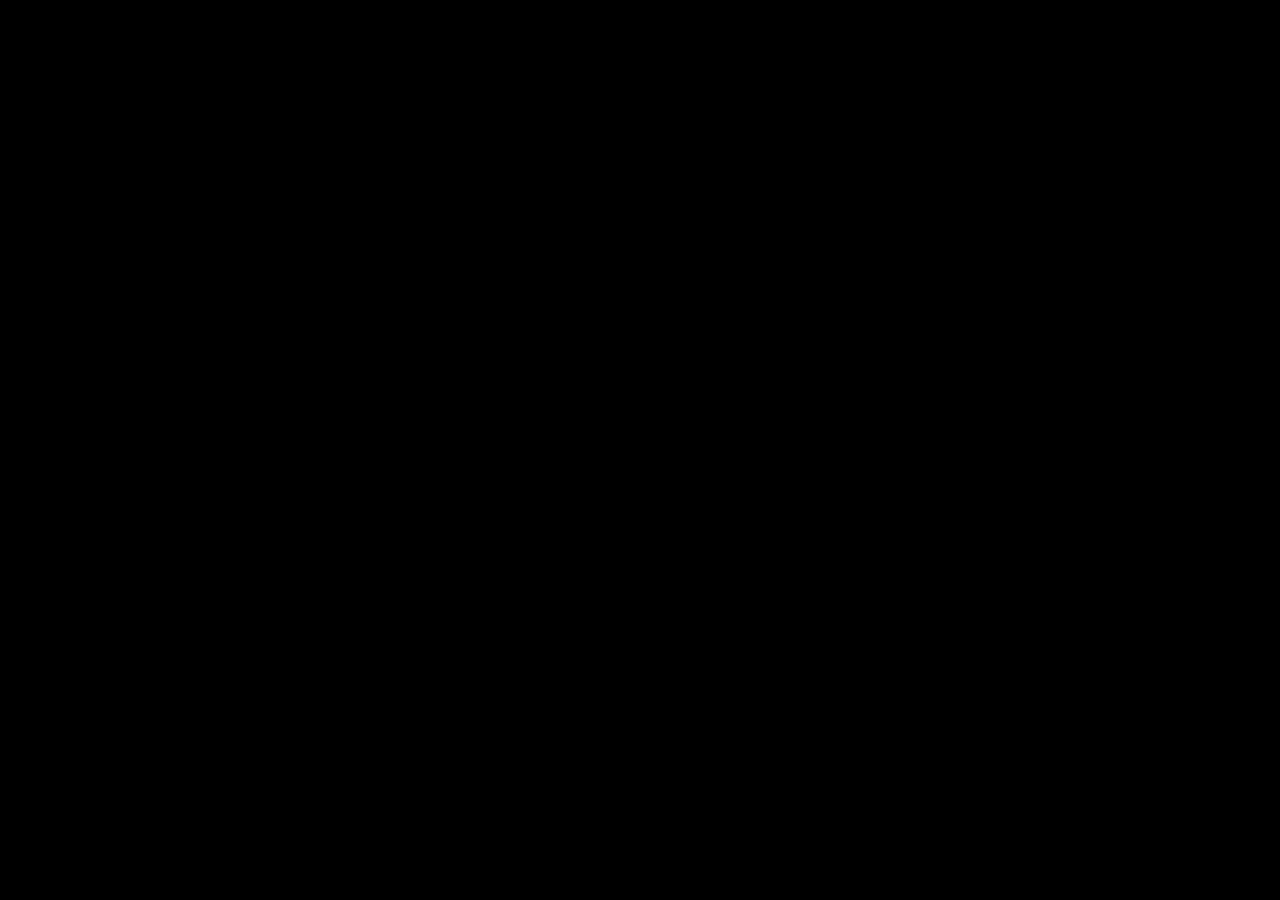
==== index.html @ d4527e46 "html practice" ====
<!DOCTYPE html>
<html lang="en">
<head>
    <meta charset="UTF-8">
    <meta name="viewport" content="width=device-width, initial-scale=1.0">
    <title>Document</title>
</head>
<style>
    *{
        margin: 0px;
        padding: 0px;
        box-sizing: border-box;
        font-family: arial,Times New Roman;
    }
    html,
    body{
        height:100%;
        width:100%;
    }
    main{
        height:100%;
        width:100%; 
        background-color: black;
    }
    h2{
        padding:30px;
    }
    nav{
        padding:20px 70px;
        display:flex;
        align-items: center;
        justify-content: space-between;
    }
    nav .items{
        display: flex;
        align-items: center;
        justify-content: center;
        gap: 80px;
     font-weight: 520;
    }
    nav h2{
          font-size: 20px;
          font-weight: 700;
    }
    nav a{
        font-size: 19px;
        text-decoration: none;
        color: black;
    }
    section{
        padding: 0px 70px;
    

    }
    section .text1{
        
        display: flex;
    }
    .text1 h1{
        font-size: 200px;
    }
    section .text2{
      font-size: 100px;
        font-weight: 20;
    }
    .text1 .VIDEO{
        height: 100px;
        width: 150px;
        background-color: #996ff4;

    }

    
    
</style>
<body>
  <main>
    <nav>
        <h2>Das Grune</h2>
        <div  class="items">
            <a href="#">About Us </a>
            <a href="#">Projects</a>
            <a href="#">Services</a>
            <a href="#">Let's Talk</a>
        </div>
         
    </nav>
    <section>
         <div class="text1">
           <h1>DIGITIZE</h1>
         </div>
            <div class="VIDEO">
         </div>
         <div class="text2">
            <h1>IDEAS</h1>
        </div>
    </section>
</main>
</body>
</html>
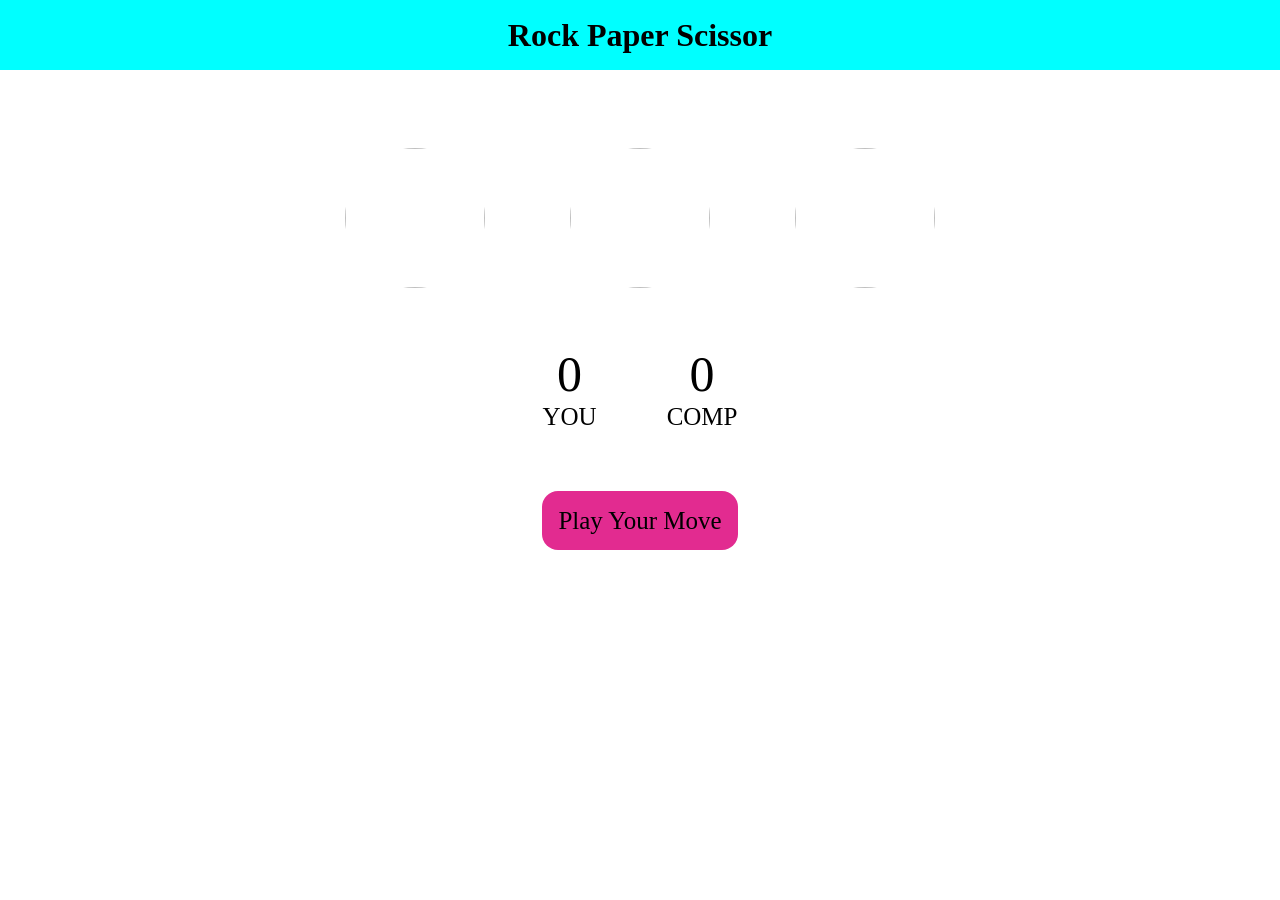
==== commit e0474629: "Update index.html" ====
--- a/index.html
+++ b/index.html
@@ -7,94 +7,93 @@
 </head>
 <style>
     *{
-        margin: 0px;
-        padding: 0px;
-        box-sizing: border-box;
-        font-family: arial,Times New Roman;
+        margin:0px;
+        padding:0px;
     }
     html,
     body{
-        height:100%;
-        width:100%;
+        text-align:  center;
+        }
+    h1{
+        background-color: aqua;
+        line-height: 70px;
+        margin-bottom: 70px;
     }
-    main{
-        height:100%;
-        width:100%; 
-        background-color: black;
+    .choices{
+        display: flex;
+        justify-content: center;
+        align-items:center;
+        gap: 70px;
     }
-    h2{
-        padding:30px;
+     .choice{
+        height:155px;
+        width:155px;
+        border-radius: 50%;
+        display: flex;
+        justify-content: center;
+        align-items:center;
     }
-    nav{
-        padding:20px 70px;
-        display:flex;
-        align-items: center;
-        justify-content: space-between;
+    .choice:hover{
+        cursor: pointer;
+       background-color: black;
+            
+    } 
+    img{
+        height:140px;
+        width:140px;
+        object-fit: cover;
+        border-radius: 50%;
     }
-    nav .items{
-        display: flex;
-        align-items: center;
+   .score-board{
+         display: flex;
         justify-content: center;
-        gap: 80px;
-     font-weight: 520;
+        align-items:center;
+        font-size: 25px;
+        gap:70px;
+        margin-top: 50px;
+   }
+   #user-score,#comp-score{
+       font-size: 50px;
+   }
+    .msg{
+        margin-top: 50px;
     }
-    nav h2{
-          font-size: 20px;
-          font-weight: 700;
-    }
-    nav a{
-        font-size: 19px;
-        text-decoration: none;
-        color: black;
-    }
-    section{
-        padding: 0px 70px;
-    
-
-    }
-    section .text1{
-        
-        display: flex;
-    }
-    .text1 h1{
-        font-size: 200px;
-    }
-    section .text2{
-      font-size: 100px;
-        font-weight: 20;
-    }
-    .text1 .VIDEO{
-        height: 100px;
-        width: 150px;
-        background-color: #996ff4;
-
-    }
-
-    
-    
+   #text{
+     font-size: 25px;
+    background-color: rgb(226, 43, 144);
+    line-height: 5rem;
+    display: inline;
+    border-radius: 1rem;
+    padding: 1rem;
+   }
 </style>
 <body>
-  <main>
-    <nav>
-        <h2>Das Grune</h2>
-        <div  class="items">
-            <a href="#">About Us </a>
-            <a href="#">Projects</a>
-            <a href="#">Services</a>
-            <a href="#">Let's Talk</a>
+    <h1>Rock  Paper Scissor </h1>
+    <div class="choices">
+        <div class ="choice" id="rock">
+            <img src="rock (2).png">
         </div>
-         
-    </nav>
-    <section>
-         <div class="text1">
-           <h1>DIGITIZE</h1>
-         </div>
-            <div class="VIDEO">
-         </div>
-         <div class="text2">
-            <h1>IDEAS</h1>
+       <div class ="choice" id="paper">
+           <img src="paper.png">
+       </div>
+       <div class ="choice" id="scissor">
+           <img src="scissors.png">
+       </div>
+    </div>
+    <div class="score-board">
+        <div class="score">
+            <p id="user-score">0</p>
+             <p>YOU</p>
         </div>
-    </section>
-</main>
+        <div class="score">
+            <p id="comp-score">0</p>
+             <p>COMP</p>
+        </div>
+    </div>
+    <div class = "msg">
+       <p id="text">Play Your Move</p>
+    </div>
+ <script src="First.js"></script>
+  
 </body>
 </html>
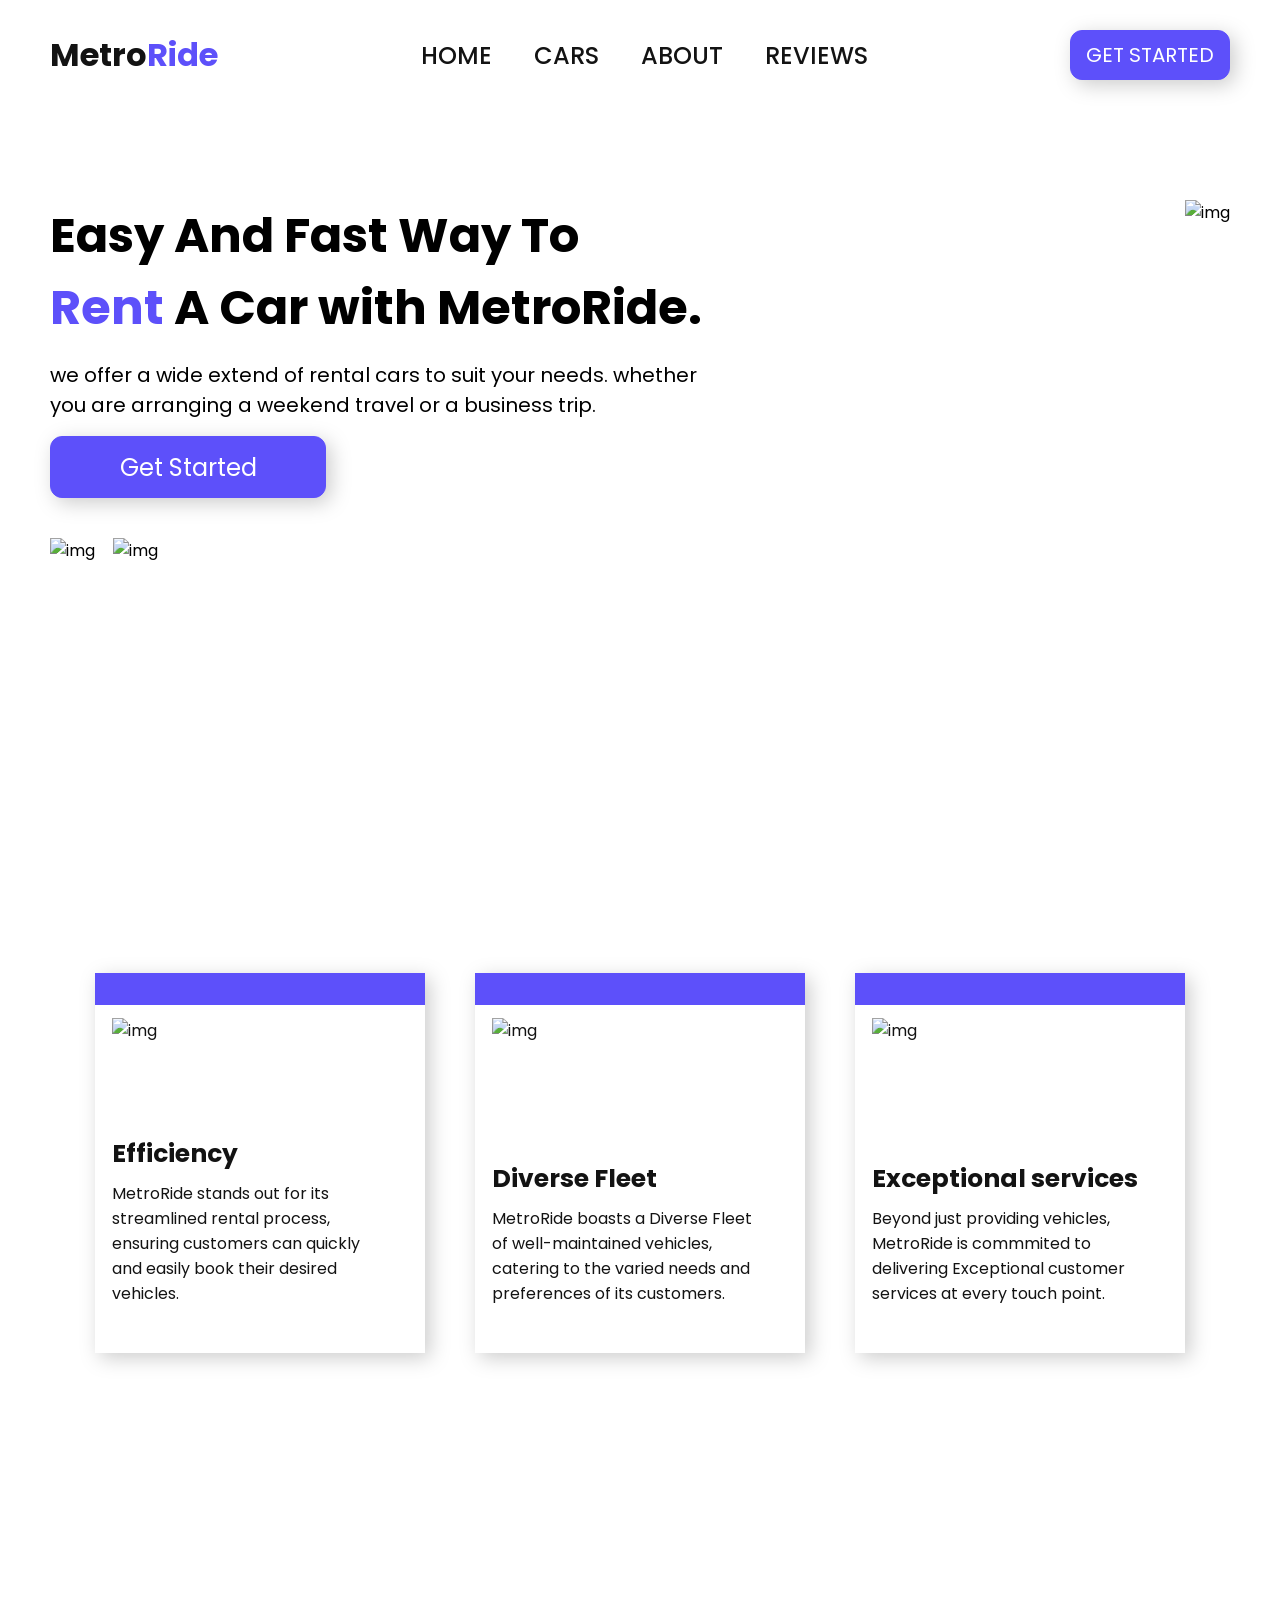
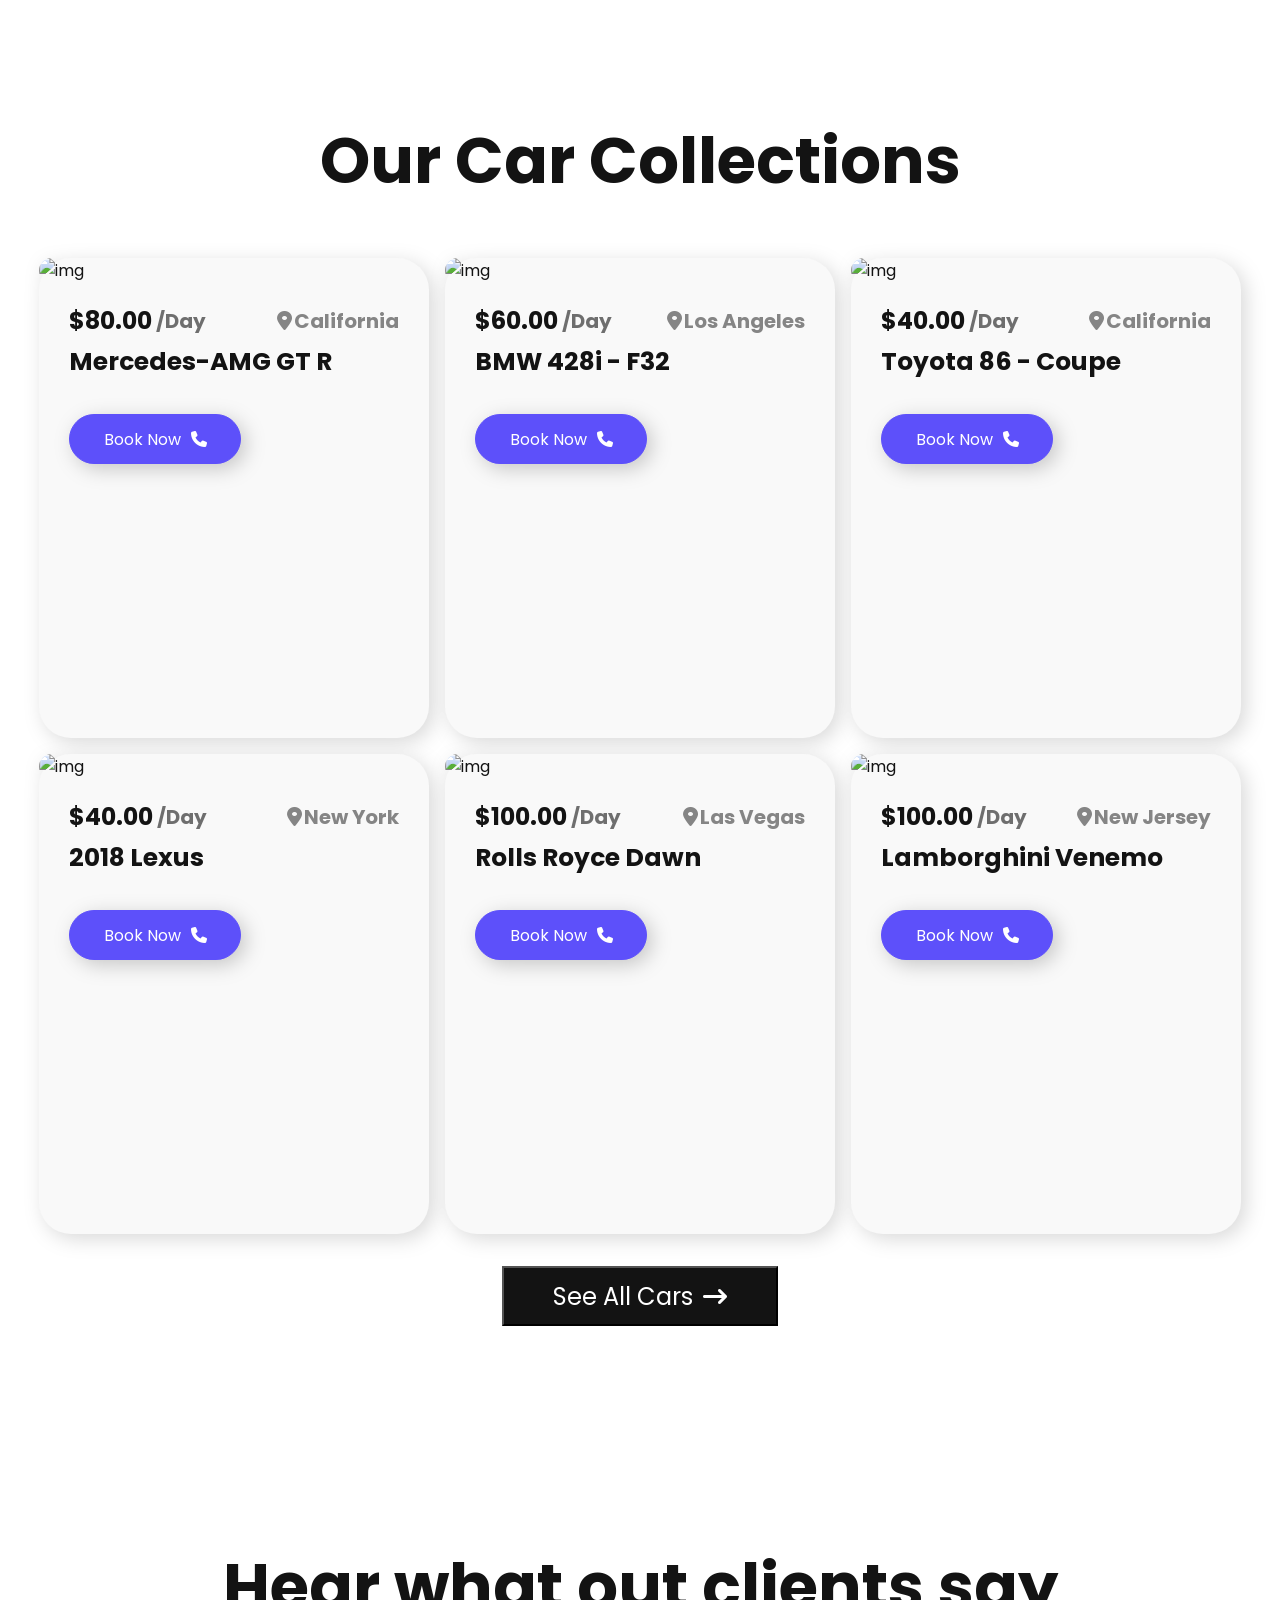
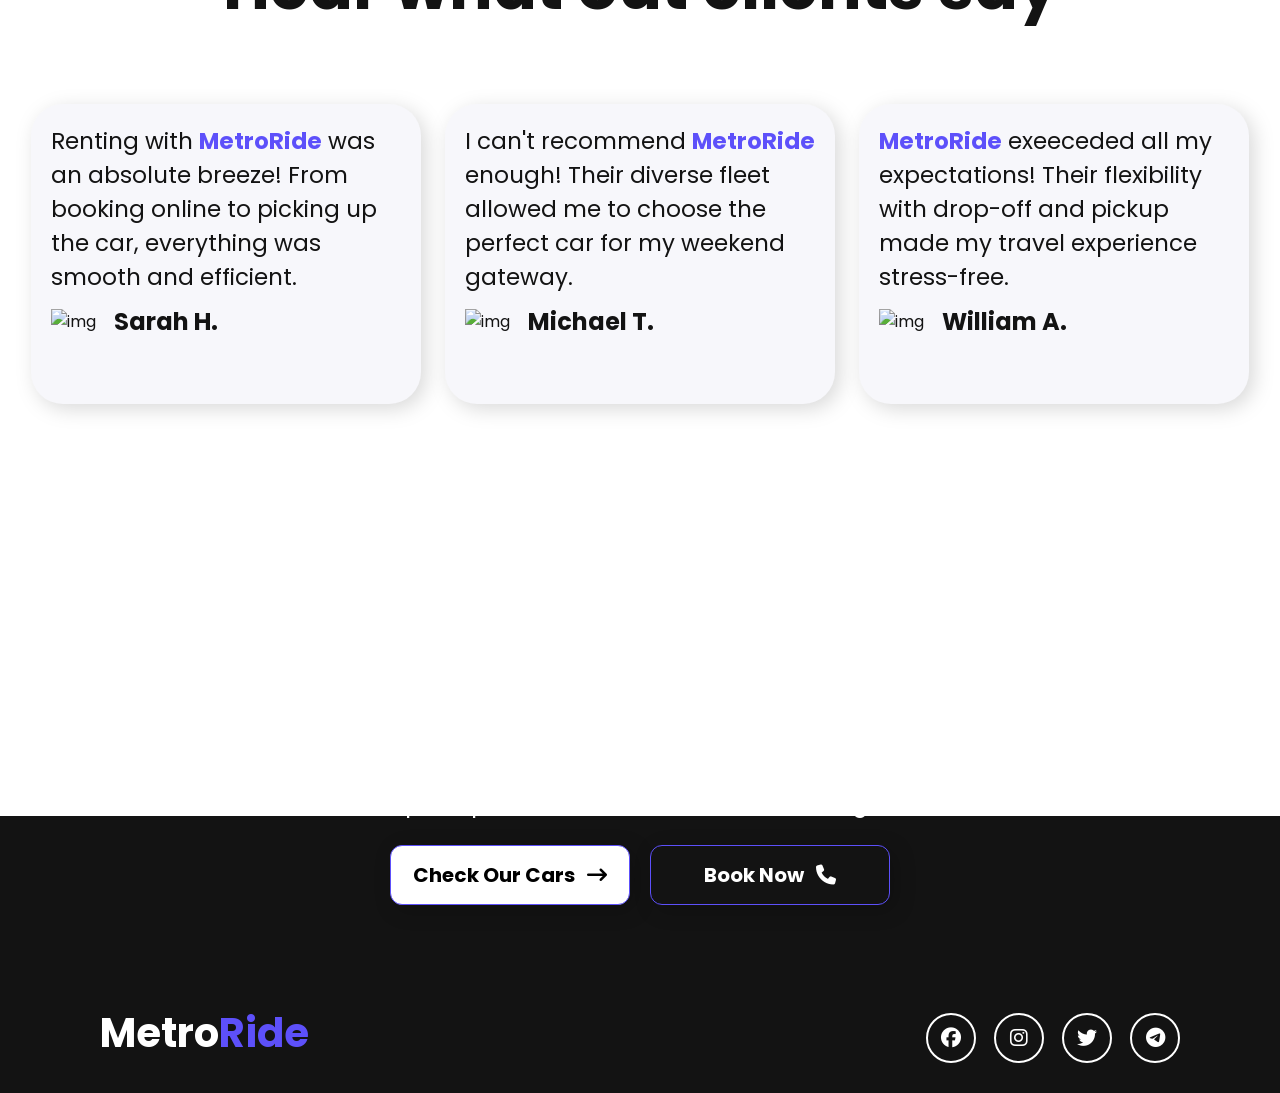
==== commit 48b42a32: "car rental system" ====
--- a/index.html
+++ b/index.html
@@ -1,99 +1,350 @@
 <!DOCTYPE html>
 <html lang="en">
+
 <head>
     <meta charset="UTF-8">
     <meta name="viewport" content="width=device-width, initial-scale=1.0">
-    <title>Document</title>
+    <link rel="stylesheet" href="style.css">
+    <script src="index.js" defer></script>
+    <script src="https://unpkg.com/scrollreveal"></script>
+    <link rel="stylesheet" href="https://cdnjs.cloudflare.com/ajax/libs/font-awesome/6.7.2/css/all.min.css"
+        integrity="sha512-Evv84Mr4kqVGRNSgIGL/F/aIDqQb7xQ2vcrdIwxfjThSH8CSR7PBEakCr51Ck+w+/U6swU2Im1vVX0SVk9ABhg=="
+        crossorigin="anonymous" referrerpolicy="no-referrer" />
+    <title>MetroRide</title>
 </head>
-<style>
-    *{
-        margin:0px;
-        padding:0px;
-    }
-    html,
-    body{
-        text-align:  center;
-        }
-    h1{
-        background-color: aqua;
-        line-height: 70px;
-        margin-bottom: 70px;
-    }
-    .choices{
-        display: flex;
-        justify-content: center;
-        align-items:center;
-        gap: 70px;
-    }
-     .choice{
-        height:155px;
-        width:155px;
-        border-radius: 50%;
-        display: flex;
-        justify-content: center;
-        align-items:center;
-    }
-    .choice:hover{
-        cursor: pointer;
-       background-color: black;
-            
-    } 
-    img{
-        height:140px;
-        width:140px;
-        object-fit: cover;
-        border-radius: 50%;
-    }
-   .score-board{
-         display: flex;
-        justify-content: center;
-        align-items:center;
-        font-size: 25px;
-        gap:70px;
-        margin-top: 50px;
-   }
-   #user-score,#comp-score{
-       font-size: 50px;
-   }
-    .msg{
-        margin-top: 50px;
-    }
-   #text{
-     font-size: 25px;
-    background-color: rgb(226, 43, 144);
-    line-height: 5rem;
-    display: inline;
-    border-radius: 1rem;
-    padding: 1rem;
-   }
-</style>
+
 <body>
-    <h1>Rock  Paper Scissor </h1>
-    <div class="choices">
-        <div class ="choice" id="rock">
-            <img src="rock (2).png">
-        </div>
-       <div class ="choice" id="paper">
-           <img src="paper.png">
-       </div>
-       <div class ="choice" id="scissor">
-           <img src="scissors.png">
-       </div>
+    <!-- Navbar -->
+    <nav>
+        <a href="index.html" class="brand">
+            <h1>Metro<b class="accent">Ride</b></h1>
+        </a>
+        <div class="menu">
+            <div class="btn">
+                <i class="fas fa-times close-btn"></i>
+            </div>
+            <a href="index.html">HOME</a>
+            <a href="collection.html">CARS</a>
+            <a href="index.html#about">ABOUT</a>
+            <a href="index.html#review">REVIEWS</a>
+        </div>
+
+        <button class="btn-2" onclick="window.location.href='contact.html'">GET STARTED</button>
+
+        <div class="btn">
+            <i class="fas fa-bars menu-btn"></i>
+        </div>
+
+    </nav>
+    <!-- Navbar end-->
+
+    <!-- hero section -->
+    <div class="hero-page">
+        <div class="hero-headlines">
+            <h1>
+                Easy And Fast Way To <b class="accent">Rent</b> A Car with MetroRide.
+            </h1>
+            <p>
+                we offer a wide extend of rental cars to suit your needs. whether you are arranging a weekend
+                travel or a business trip.
+            </p>
+            <button class="btn-2 btn-hero" onclick="window.location.href='contact.html'">Get Started</button>
+            <div class="download-buttons">
+                <img src="img/app_store_img.png" alt="img" />
+                <img src="img/google_play_img.png" alt="img" />
+            </div>
+        </div>
+        <img src="img/hero_img.png" class="hero-page-img" alt="img">
+
     </div>
-    <div class="score-board">
-        <div class="score">
-            <p id="user-score">0</p>
-             <p>YOU</p>
-        </div>
-        <div class="score">
-            <p id="comp-score">0</p>
-             <p>COMP</p>
-        </div>
-    </div>
-    <div class = "msg">
-       <p id="text">Play Your Move</p>
-    </div>
- <script src="First.js"></script>
-  
+
+    <!-- hero section end-->
+
+    <!-- About section -->
+    <section class="about" id="about">
+        <div class="about-container">
+            <h1>
+                Your Premier Choice For Effortless Car Rentals
+            </h1>
+            <p class="about-subline">
+                Experience the ultimate convenience with MetroRide, where renting a car is as Easy as a few clicks.
+            </p>
+            <div class="about-info">
+                <div class="about-info-item">
+                    <hr class="about-hr" />
+                    <img src="img/about-info-item-1.png" alt="img">
+                    <h5>Efficiency</h5>
+                    <p>
+                        MetroRide stands out for its streamlined rental process, ensuring customers can quickly
+                        and easily book their desired vehicles.
+                    </p>
+                </div>
+
+                <div class="about-info-item">
+                    <hr class="about-hr" />
+                    <img src="img/about-info-item-2.png" alt="img">
+                    <h5>Diverse Fleet</h5>
+                    <p>
+                        MetroRide boasts a Diverse Fleet of well-maintained vehicles, catering to the varied needs
+                        and preferences of its customers.
+                    </p>
+                </div>
+
+                <div class="about-info-item">
+                    <hr class="about-hr" />
+                    <img src="img/about-info-item-3.png" alt="img">
+                    <h5>Exceptional services</h5>
+                    <p>
+                        Beyond just providing vehicles, MetroRide is commmited to delivering Exceptional customer
+                        services
+                        at every touch point.
+                    </p>
+                </div>
+            </div>
+        </div>
+
+    </section>
+
+    <!-- About section end -->
+
+    <!-- collection section -->
+    <section class="collection" id="collection">
+        <h1> Our Car Collections</h1>
+        <div class="collection-container">
+            <!-- Car # 01 -->
+            <div class="collection-car-item">
+                <img src="img/cars/car-1.png" alt="img">
+                <div class="car-info-container">
+                    <div class="car-info">
+                        <div class="car-price">
+                            <h5>$80.00</h5>
+                            <h6>/Day</h6>
+                        </div>
+                        <div class="car-location">
+                            <i class="fa-solid fa-location-dot"></i>
+                            <h6>California</h6>
+                        </div>
+                    </div>
+                    <h2>Mercedes-AMG GT R</h2>
+                    <button class="btn-2 btn-car" onclick="window.location.href='contact.html'">
+                        <p> Book Now</p>
+                        <i class="fa-solid fa-phone"></i>
+
+                    </button>
+                </div>
+            </div>
+
+            <!-- Car # 02 -->
+            <div class="collection-car-item">
+                <img src="img/cars/car-2.png" alt="img">
+                <div class="car-info-container">
+                    <div class="car-info">
+                        <div class="car-price">
+                            <h5>$60.00</h5>
+                            <h6>/Day</h6>
+                        </div>
+                        <div class="car-location">
+                            <i class="fa-solid fa-location-dot"></i>
+                            <h6>Los Angeles</h6>
+                        </div>
+                    </div>
+                    <h2>BMW 428i - F32</h2>
+                    <button class="btn-2 btn-car" onclick="window.location.href='contact.html'">
+                        <p> Book Now</p>
+                        <i class="fa-solid fa-phone"></i>
+
+                    </button>
+                </div>
+            </div>
+
+            <!-- Car # 03 -->
+            <div class="collection-car-item">
+                <img src="img/cars/car-3.png" alt="img">
+                <div class="car-info-container">
+                    <div class="car-info">
+                        <div class="car-price">
+                            <h5>$40.00</h5>
+                            <h6>/Day</h6>
+                        </div>
+                        <div class="car-location">
+                            <i class="fa-solid fa-location-dot"></i>
+                            <h6>California</h6>
+                        </div>
+                    </div>
+                    <h2>Toyota 86 - Coupe</h2>
+                    <button class="btn-2 btn-car" onclick="window.location.href='contact.html'">
+                        <p> Book Now</p>
+                        <i class="fa-solid fa-phone"></i>
+
+                    </button>
+                </div>
+            </div>
+
+            <!-- Car # 04 -->
+            <div class="collection-car-item">
+                <img src="img/cars/car-4.png" alt="img">
+                <div class="car-info-container">
+                    <div class="car-info">
+                        <div class="car-price">
+                            <h5>$40.00</h5>
+                            <h6>/Day</h6>
+                        </div>
+                        <div class="car-location">
+                            <i class="fa-solid fa-location-dot"></i>
+                            <h6>New York</h6>
+                        </div>
+                    </div>
+                    <h2>2018 Lexus</h2>
+                    <button class="btn-2 btn-car" onclick="window.location.href='contact.html'">
+                        <p> Book Now</p>
+                        <i class="fa-solid fa-phone"></i>
+
+                    </button>
+                </div>
+            </div>
+
+            <!-- Car # 05 -->
+            <div class="collection-car-item">
+                <img src="img/cars/car-5.png" alt="img">
+                <div class="car-info-container">
+                    <div class="car-info">
+                        <div class="car-price">
+                            <h5>$100.00</h5>
+                            <h6>/Day</h6>
+                        </div>
+                        <div class="car-location">
+                            <i class="fa-solid fa-location-dot"></i>
+                            <h6>Las Vegas</h6>
+                        </div>
+                    </div>
+                    <h2>Rolls Royce Dawn</h2>
+                    <button class="btn-2 btn-car" onclick="window.location.href='contact.html'">
+                        <p> Book Now</p>
+                        <i class="fa-solid fa-phone"></i>
+                    </button>
+                </div>
+            </div>
+
+            <!-- Car # 06 -->
+            <div class="collection-car-item">
+                <img src="img/cars/car-6.png" alt="img">
+                <div class="car-info-container">
+                    <div class="car-info">
+                        <div class="car-price">
+                            <h5>$100.00</h5>
+                            <h6>/Day</h6>
+                        </div>
+                        <div class="car-location">
+                            <i class="fa-solid fa-location-dot"></i>
+                            <h6>New Jersey</h6>
+                        </div>
+                    </div>
+                    <h2>Lamborghini Venemo</h2>
+                    <button class="btn-2 btn-car" onclick="window.location.href='contact.html'">
+                        <p> Book Now</p>
+                        <i class="fa-solid fa-phone"></i>
+
+                    </button>
+                </div>
+            </div>
+
+        </div>
+        <button class="btn-car btn-herocar" onclick="window.location.href='collection.html'">
+            <p>See All Cars</p>
+            <i class="fa-solid fa-arrow-right-long"></i>
+        </button>
+
+    </section>
+    <!-- collection section end-->
+
+    <!-- Review Section -->
+     <section class="review" id="review">
+        <h1>Hear what out clients say</h1>
+        <div class="review-container">
+            <!-- Review # 1 -->
+             <div class="review-item">
+                <p>
+                    Renting with <b class="accent">MetroRide</b> was an absolute breeze!
+                    From booking online to picking up the car, everything was smooth and efficient.
+                </p>
+                <div class="review-people">
+                    <img src="img/testimonials-1.png" alt="img">
+                    <h5>Sarah H.</h5>
+                </div>
+             </div>
+
+             <!-- Review # 2 -->
+             <div class="review-item">
+                <p>
+                    I can't recommend <b class="accent">MetroRide</b> enough! Their diverse fleet
+                    allowed me to choose the perfect car for my weekend gateway.
+                </p>
+                <div class="review-people">
+                    <img src="img/testimonials-2.png" alt="img">
+                    <h5>Michael T.</h5>
+                </div>
+             </div>
+
+             <!-- Review # 3 -->
+             <div class="review-item">
+                <p>
+                    <b class="accent">MetroRide</b> exeeceded all my expectations! Their flexibility
+                    with drop-off and pickup made my travel experience stress-free.
+                </p>
+                <div class="review-people">
+                    <img src="img/testimonials-3.png" alt="img">
+                    <h5>William A.</h5>
+                </div>
+             </div>
+        </div>
+     </section>
+
+    <!-- Review Section end-->
+
+    <!-- Footer Section -->
+     <footer class="index-footer">
+        <div class="callout">
+            <h2>Lets drive with MetroRide Today!</h2>
+            <p class="callout-desc">
+                Need assisitance or ready to reserve your wheels? Contact us now for prompt services
+                and Effortless booking!
+            </p>
+            <div class="callout-buttons">
+                <button class="btn-2 btn-callout" onclick="window.location.href='collection.html'">
+                    <p>Check Our Cars</p>
+                    <i class="fa-solid fa-arrow-right-long"></i>
+                </button>
+
+                <button class="btn-2 btn-callout btn-callout-black onclick="window.location.href='contact.html'">
+                    <p>Book Now</p>
+                    <i class="fa-solid fa-phone"></i>
+                </button>
+
+            </div>
+        </div>
+
+        <div class="footer-bottom">
+            <a href="/" class="footer-brand">Metro<b class="accent">Ride</b></a>
+            <div class="socials">
+                <a href="/" class="social-item">
+                    <i class="fa-brands fa-facebook"></i>
+                </a>
+                <a href="/" class="social-item">
+                    <i class="fa-brands fa-instagram"></i>
+                </a>
+                <a href="/" class="social-item">
+                    <i class="fa-brands fa-twitter"></i>
+                </a>
+                <a href="/" class="social-item">
+                    <i class="fa-brands fa-telegram"></i>
+                </a>
+            </div>
+        </div>
+     </footer>
+
+     <!-- Footer Section end-->
+
+
 </body>
+
 </html>
--- a/style.css
+++ b/style.css
@@ -0,0 +1,1157 @@
+@import url('https://fonts.googleapis.com/css2?family=Roboto:ital,wght@0,100..900;1,100..900&display=swap');
+@import url('https://fonts.googleapis.com/css2?family=Poppins:ital,wght@0,100;0,200;0,300;0,400;0,500;0,600;0,700;0,800;0,900;1,100;1,200;1,300;1,400;1,500;1,600;1,700;1,800;1,900&family=Roboto:ital,wght@0,100..900;1,100..900&display=swap');
+
+* {
+    margin: 0;
+    padding: 0;
+    box-sizing: border-box;
+    font-family: "Poppins", sans-serif;
+
+}
+
+:root {
+    --accent: #5d50fa;
+    --black: #131313;
+    --gray: #f9f9f9;
+    --blue-grey: #f7f7fb;
+}
+
+html {
+    scroll-behavior: smooth;
+}
+
+body {
+    min-height: 100vh;
+}
+
+section {
+    min-width: 100%;
+    min-height: 100vh;
+    color: var(--black);
+}
+
+/* Navbar */
+nav {
+    z-index: 999;
+    position: fixed;
+    top: 0;
+    left: 0;
+    width: 100%;
+    display: flex;
+    justify-content: space-between;
+    align-items: center;
+    color: var(--black);
+    background-color: white;
+    padding: 30px 50px;
+    transition: all 0.1s ease-out;
+    filter: drop-shadow(5px 5px 10px transparent);
+}
+
+/* navbar sticky */
+nav.sticky {
+    background-color: white;
+    filter: drop-shadow(5px 5px 10px rgba(194, 184, 255, 0.5));
+}
+
+.brand {
+    text-decoration: none;
+    transition: all ease-in-out 0.3s;
+    color: var(--black);
+}
+
+.brand h1 {
+    font-size: 32px;
+    font-weight: bold;
+}
+
+.accent {
+    color: var(--accent);
+}
+
+.brand:hover {
+    opacity: 0.8;
+}
+
+/* Navbar Menu */
+
+.menu {
+    display: flex;
+    justify-content: center;
+    align-items: center;
+    gap: 42px;
+}
+
+.menu a {
+    display: inline-block;
+    position: relative;
+    color: var(--black);
+    text-decoration: none;
+    font-size: 24px;
+    font-weight: 500;
+}
+
+.menu a::after {
+    color: var(--accent);
+    content: "";
+    position: absolute;
+    width: 100%;
+    transform: scaleX(0);
+    border-radius: 5px;
+    height: 0.1em;
+    bottom: 0;
+    left: 0;
+    background: currentColor;
+    transform-origin: bottom right;
+    transition: transform 0, 25s ease-out;
+}
+
+.menu a:hover::after {
+    transform: scaleX(1);
+    transform-origin: bottom left;
+}
+
+.btn {
+    color: white;
+    font-size: 25px;
+    cursor: pointer;
+    display: none;
+}
+
+.btn-2 {
+    width: 160px;
+    height: 50px;
+    font-size: 20px;
+    background-color: var(--accent);
+    border: 1px solid var(--accent);
+    border-radius: 12px;
+    color: white;
+    transition: all ease-in-out 0.2s;
+    cursor: pointer;
+    filter: drop-shadow(5px 5px 10px rgba(0, 0, 0, 0.2));
+}
+
+.btn-2:hover {
+    background-color: var(--black);
+    filter: drop-shadow(5px 5px 10px rgba(0, 0, 0, 0.2));
+}
+
+/* Hero page section */
+
+.hero-page {
+    margin-top: 200px;
+    display: flex;
+    padding: 0px 50px;
+    justify-content: space-between;
+    overflow: hidden;
+}
+
+.hero-headlines {
+    display: flex;
+    flex-direction: column;
+    gap: 16px;
+    width: 652px;
+}
+
+.hero-headlines h1 {
+    font-size: 48px;
+    font-weight: bold;
+}
+
+.hero-headlines p {
+    font-size: 20px;
+}
+
+.btn-hero {
+    width: 276px;
+    height: 62px;
+    font-size: 24px;
+}
+
+.download-buttons {
+    display: flex;
+    gap: 18px;
+    margin-top: 24px;
+}
+
+.download-buttons img {
+    transition: 0.3s ease-out all;
+}
+
+.download-buttons img:hover {
+    opacity: 100%;
+    height: auto;
+}
+
+.hero-page img {
+    max-width: 90%;
+    height: auto;
+}
+
+/* About section */
+.about {
+    display: flex;
+    flex-direction: column;
+    color: white;
+    margin-top: 110px;
+}
+
+.about-container {
+    display: flex;
+    position: relative;
+    flex-direction: column;
+    align-items: center;
+    background-image: url("img/about_img.png");
+    background-repeat: no-repeat;
+    background-size: cover;
+    width: 100%;
+    height: 540px;
+}
+
+.about-container h1 {
+    font-size: 40px;
+    font-weight: bold;
+    width: 494px;
+    text-align: center;
+    margin-top: 67px;
+}
+
+.about-subline {
+    font-size: 24px;
+    width: 822px;
+    text-align: center;
+    opacity: 0.7;
+}
+
+.about-info {
+    display: flex;
+    position: absolute;
+    top: 300px;
+    gap: 50px;
+    flex-wrap: wrap;
+}
+
+.about-info-item {
+    display: flex;
+    flex-direction: column;
+    background-color: white;
+    color: var(--black);
+    padding: 0px 35px 47px 17px;
+    filter: drop-shadow(5px 5px 10px rgba(0, 0, 0, 0.2));
+    width: 330px;
+    height: 380px;
+    transition: all ease-out 0.3s;
+
+}
+
+.about-info-item:hover {
+    filter: drop-shadow(5px 5px 10px rgba(0, 0, 0, 0.4));
+}
+
+.about-hr {
+    width: 100%;
+    position: absolute;
+    border: 16px solid var(--accent);
+    left: 0px;
+}
+
+.about-info-item img {
+    width: 170px;
+    height: 150px;
+    margin-top: 45px;
+
+}
+
+.about-info-item h5 {
+    font-size: 25px;
+}
+
+.about-info-item p {
+    font-size: 16px;
+    margin-top: 8px;
+}
+
+/* Collection section */
+.collection {
+    display: flex;
+    flex-direction: column;
+    align-items: center;
+    margin-top: 140px;
+}
+
+.collection h1 {
+    font-size: 64px;
+    font-weight: bold;
+}
+
+.collection-container {
+    display: flex;
+    gap: 16px;
+    flex-wrap: wrap;
+    margin-top: 50px;
+    justify-content: center;
+}
+
+.collection-car-item {
+    width: 390px;
+    height: 480px;
+    background-color: var(--gray);
+    display: flex;
+    flex-direction: column;
+    border-radius: 32px;
+    filter: drop-shadow(5px 5px 10px rgba(0, 0, 0, 0.15));
+    transition: all 0.3s ease-out;
+}
+
+.collection-car-item:hover {
+    filter: drop-shadow(5px 5px 10px rgba(0, 0, 0, 0.25));
+}
+
+.collection-car-item img {
+    border-radius: 32px;
+}
+
+.car-info,
+.car-price,
+.car-location {
+    justify-content: space-between;
+    align-items: center;
+}
+
+.car-info {
+    display: flex;
+    justify-content: space-between;
+    align-items: center;
+}
+
+.car-price {
+    gap: 4px;
+    align-items: center;
+    display: flex;
+}
+
+.car-price h5 {
+    font-size: 24px;
+
+}
+
+.car-price h6 {
+    font-size: 20px;
+    opacity: 0.6;
+}
+
+.car-location {
+    gap: 2px;
+    display: flex;
+    align-items: center;
+    opacity: 0.5;
+}
+
+.car-location i {
+    font-size: 20px;
+}
+
+.car-location h6 {
+    font-size: 20px;
+}
+
+.car-info-container h2 {
+    font-size: 25px;
+    margin-bottom: 33px;
+    margin-top: 5px;
+}
+
+.btn-car {
+    display: flex;
+    align-items: center;
+    justify-content: center;
+    gap: 10px;
+    border-radius: 32px;
+    width: 172px;
+    height: 50px;
+    font-size: 16px;
+}
+
+.btn-car i {
+    font-size: 16px;
+}
+
+.btn-car:hover {
+    gap: 8px;
+}
+
+.btn-herocar {
+    text-decoration: none;
+    width: 276px;
+    height: 60px;
+    border-radius: 0px;
+    font-size: 24px;
+    background-color: var(--black);
+    color: white;
+    margin-top: 32px;
+    transition: all 0.3s ease-out;
+}
+
+.btn-herocar i {
+    font-size: 24px;
+
+}
+
+.btn-herocar:hover {
+    background-color: white;
+    color: black;
+
+}
+
+.car-info-container {
+    padding: 20px 30px 30px 30px;
+}
+
+/* Review section */
+.review {
+    display: flex;
+    flex-direction: column;
+    align-items: center;
+    justify-content: center;
+    /* margin-top: 70px; */
+}
+
+.review h1 {
+    font-size: 64px;
+    font-weight: bold;
+}
+
+.review-container {
+    display: flex;
+    gap: 24px;
+    margin-top: 60px;
+    flex-wrap: wrap;
+    justify-content: center;
+    padding: 10px;
+}
+
+.review-item {
+    width: 390px;
+    height: 300px;
+    padding: 20px;
+    border-radius: 32px;
+    background-color: var(--blue-grey);
+    filter: drop-shadow(5px 5px 10px rgba(0, 0, 0, 0.15));
+    transition: all 0.3s ease-out;
+}
+
+.review-item:hover {
+    filter: drop-shadow(5px 5px 10px rgba(0, 0, 0, 0.3));
+}
+
+.review-item p {
+    font-size: 23px;
+}
+
+.review-people {
+    display: flex;
+    gap: 18px;
+    align-items: center;
+    margin-top: 10px;
+}
+
+.review-people h5 {
+    font-size: 24px;
+}
+
+/* Footer */
+footer {
+    display: flex;
+    flex-direction: column;
+    align-items: center;
+    position: relative;
+    margin-top: 190px;
+}
+
+.callout {
+    background-image: url("img/callout-img-desktop.png");
+    position: absolute;
+    top: -200px;
+    margin: 0px 50px;
+    height: 350px;
+    width: 90%;
+    display: flex;
+    flex-direction: column;
+    align-items: center;
+    justify-content: center;
+    color: white;
+}
+
+.callout h2 {
+    font-size: 48px;
+}
+
+.callout-desc {
+    font-size: 24px;
+    width: 886px;
+    text-align: center;
+}
+
+.callout-buttons {
+    display: flex;
+    gap: 20px;
+    margin-top: 25px;
+}
+
+.btn-callout {
+    width: 240px;
+    height: 60px;
+    display: flex;
+    gap: 12px;
+    align-items: center;
+    justify-content: center;
+    font-size: 20px;
+    font-weight: 700;
+    background-color: white;
+    color: black;
+}
+
+.btn-callout:hover {
+    background-color: var(--black);
+    color: white;
+    gap: 8px;
+}
+
+.btn-callout-black {
+    background-color: var(--black);
+    color: white;
+
+}
+
+.btn-callout-black:hover {
+    background-color: white;
+    color: var(--black);
+    gap: 10px;
+}
+
+.footer-bottom {
+    width: 100%;
+    height: 277px;
+    background-color: var(--black);
+    display: flex;
+    align-items: flex-end;
+    justify-content: space-between;
+    padding: 30px 100px;
+
+}
+
+.footer-brand {
+    font-size: 40px;
+    text-decoration: none;
+    color: white;
+    font-weight: bold;
+    transition: all ease-out 0.3s;
+}
+
+.footer-brand:hover {
+    opacity: 0.6;
+}
+
+.socials {
+    display: flex;
+    gap: 18px;
+}
+
+.social-item {
+    width: 50px;
+    height: 50px;
+    border-radius: 100%;
+    border: 2px solid white;
+    display: flex;
+    text-decoration: none;
+    align-items: center;
+    justify-content: center;
+    transition: all ease-out 0.3s;
+    cursor: pointer;
+}
+
+.social-item i {
+    color: white;
+    font-size: 20px;
+}
+
+.social-item:hover {
+    background-color: var(--accent);
+}
+
+/* Collection Page Section */
+#collection-page {
+    margin-top: 90px;
+    margin-bottom: 150px;
+}
+
+#collection-car-item-page {
+    height: 500px;
+}
+
+.collection-category {
+    display: flex;
+    flex-direction: column;
+    width: 100%;
+    padding: 0px 20px;
+    margin-top: 90px;
+}
+
+.collection-category h1 {
+    font-size: 48px;
+}
+
+.collection-category h2 {
+    font-weight: 500;
+}
+
+#collection-page-img {
+    margin: 18px;
+}
+
+.btn-collection-page {
+    width: 100%;
+    border-radius: 12px;
+    font-size: 20px;
+}
+
+.collection-footer {
+    margin-top: 300px;
+}
+
+/* Contact Page */
+.contact {
+    margin-top: 150px;
+    display: flex;
+    flex-direction: column;
+    align-items: center;
+    background-image: url("img/contact-img.png");
+    background-repeat: no-repeat;
+    background-size: cover;
+}
+
+.contact h1 {
+    font-size: 48px;
+    font-weight: bold;
+}
+
+.contact p {
+    font-size: 24px;
+    width: 708px;
+    align-items: center;
+}
+
+.car-select {
+    width: 90vw;
+    background-color: #efefef;
+    height: 153px;
+    border-radius: 32px;
+    margin-top: 30px;
+    display: flex;
+    align-items: center;
+    justify-content: center;
+    gap: 72px;
+}
+
+.car-select-item {
+    display: flex;
+    flex-direction: column;
+}
+
+.car-select-item label {
+    font-size: 24px;
+}
+
+.car-select-input {
+    width: 276px;
+    height: 45px;
+    border-radius: 32px;
+    padding: 10px;
+    font-size: 16px;
+}
+
+.contact-form {
+    display: flex;
+    flex-direction: column;
+    margin-top: 50px;
+    gap: 50px;
+}
+
+.contact-form input {
+    height: 60px;
+    border: none;
+    border-bottom: 1px solid var(--black);
+    font-size: 25px;
+    color: var(--black);
+    font-weight: 600;
+    background-color: transparent;
+}
+
+.contact-form button {
+    width: 260px;
+    height: 50px;
+    border-radius: 0px;
+}
+
+.contact-footer {
+    margin-top: 300px;
+}
+
+/* Laptop and tablets */
+@media(max-width: 1024px) and (min-width:0px) {
+    nav {
+        padding: 30px 20px;
+    }
+
+    .brand h1 {
+        font-size: 24px;
+    }
+
+    .menu {
+        gap: 28px;
+    }
+
+    .menu a {
+        font-size: 20px;
+    }
+
+    nav .btn-2 {
+        width: 118px;
+        height: 35px;
+        font-size: 14px;
+        font-weight: 500;
+    }
+
+    .hero-page {
+        flex-direction: column;
+        align-items: center;
+        text-align: center;
+    }
+
+    .hero-headlines {
+        align-items: center;
+        gap: 11px;
+        margin-bottom: 30px;
+
+    }
+
+    /* About */
+    .about {
+        margin-bottom: 700px;
+    }
+
+    .about-subline {
+        width: 567px;
+    }
+
+    .about-info {
+        gap: 12px;
+        justify-content: center;
+        top: 350px;
+    }
+
+    .about-info-item {
+        width: 358px;
+        height: 400px;
+    }
+
+    /* Collection */
+    /* #collection{
+        margin-top: 700px;
+    } */
+    .collection-container {
+        gap: 12px;
+    }
+
+    .collection-car-item {
+        width: 340px;
+        height: 430px;
+    }
+
+    .collection-car-item h2 {
+        font-size: 24px;
+    }
+
+    /* Review */
+    .review {
+        margin-top: 100px;
+    }
+
+    .review h1 {
+        font-size: 48px;
+    }
+
+    .review-container {
+        gap: 12px;
+    }
+
+    .review-item {
+        width: 358px;
+        height: 339px;
+    }
+
+    .review-item p {
+        font-size: 20px;
+    }
+
+    .review-people {
+        margin-top: 30px;
+    }
+
+    /* Footer */
+    .index-footer {
+        margin-top: 300px;
+    }
+
+    .callout {
+        padding: 50px;
+        background-color: var(--accent);
+        background-image: none;
+    }
+
+    .callout h2 {
+        font-size: 40px;
+        width: 380px;
+        text-align: center;
+    }
+
+    .callout-desc {
+        width: 100%;
+        font-size: 20px;
+    }
+
+    /* Collection Page */
+    .collection-category {
+        padding: 0px 20px;
+    }
+
+    #collection-car-item-page {
+        height: 488px;
+    }
+    .car-price h5,
+    .car-location i,
+    .collection-car-item h2,
+    .btn-herocar i {
+        font-size: 18px;
+    }
+
+    /* Contact Page */
+    .contact h1 {
+        font-size: 40px;
+    }
+
+    .contact p {
+        width: 567px;
+        text-align: center;
+    }
+
+    .car-select {
+        width: 95vw;
+        gap: 44px;
+    }
+
+    .car-select-input {
+        width: 190px;
+        height: 45px;
+    }
+}
+
+/* Phone */
+@media(max-width:768px) and (min-width:0px) {
+
+    /* Navbar */
+    nav {
+        padding: 20px 30px;
+        width: 100%;
+    }
+
+    nav .btn {
+        display: block;
+        color: var(--black);
+        font-size: 24px;
+    }
+
+    nav .menu {
+        position: fixed;
+        background: var(--accent);
+        flex-direction: column;
+        min-width: 80%;
+        height: 100vh;
+        top: 0;
+        right: -100%;
+        padding: 50px;
+        transition: 0.5s;
+        transition-property: right;
+    }
+
+    nav .menu.active {
+        right: 0;
+    }
+
+    nav .menu.close-btn {
+        position: absolute;
+        top: 0;
+        left: 0;
+        margin: 25px;
+        color: white;
+    }
+
+    nav .menu a {
+        display: block;
+        font-size: 20px;
+        margin: 20px;
+        padding: 0 15px;
+        color: white;
+    }
+
+    nav .btn-2 {
+        display: none;
+    }
+
+    /* Hero page */
+    .hero-page {
+        padding: 0px 20px;
+        margin-top: 120px;
+    }
+
+    .hero-headlines {
+        width: 100%;
+
+    }
+
+    .hero-headlines h1 {
+        font-size: 20px;
+
+    }
+
+    .hero-headlines p {
+        font-size: 12px;
+
+    }
+
+    .btn-2 {
+        width: 168px;
+        height: 43px;
+        font-size: 16px;
+    }
+
+    .download-buttons {
+        margin-top: 12px;
+    }
+
+    .download-buttons img {
+        height: 34px;
+        width: 99px;
+    }
+
+    /* About */
+    .about-container {
+        padding: 20px;
+        height: 262px;
+    }
+
+    .about-container h1 {
+        font-size: 20px;
+        width: 100%;
+        margin-top: 48px;
+    }
+
+    .about-subline {
+        width: 100%;
+        font-size: 15px;
+    }
+
+    .about-info {
+        top: 240px;
+    }
+
+    .about-info-item {
+        width: 280px;
+        height: 350px;
+        align-items: center;
+        padding: 0px 35px 25px 35px;
+    }
+
+    .about-info-item img {
+        width: 84px;
+        height: 84px;
+
+    }
+
+    .about-info-item p {
+        font-size: 14px;
+        text-align: center;
+    }
+
+    /* Collection */
+    #collection h1 {
+        margin-top: 100px;
+        font-size: 32px;
+    }
+
+    .collection-container {
+        gap: 24px;
+    }
+
+    .collection-car-item {
+        width: 280px;
+        height: 350px;
+    }
+
+    .car-info-container {
+        padding: 13px;
+        display: flex;
+        flex-direction: column;
+        align-items: center;
+    }
+
+    .car-info {
+        gap: 18px;
+    }
+
+    .car-price h5,
+    .car-location i,
+    .collection-car-item h2,
+    .btn-herocar i {
+        font-size: 15px;
+    }
+
+    .car-price h6,
+    .car-location h6 {
+        font-size: 16px;
+    }
+
+    .car-price,
+    .car-location {
+        gap: 4px;
+    }
+
+    .btn-herocar {
+        width: 200px;
+        height: 50px;
+        font-size: 16px;
+    }
+
+    /* Review */
+    .review {
+        padding: 0px 20px;
+    }
+
+    .review h1 {
+        font-size: 24px;
+        text-align: center;
+    }
+
+
+
+    .review-item {
+        width: 100%;
+        height: 250px;
+        display: flex;
+        flex-direction: column;
+        align-items: center;
+    }
+
+    .review-item p {
+        font-size: 14px;
+        text-align: center;
+    }
+
+
+    /* Footer */
+
+
+    .callout {
+        padding: 32px;
+
+    }
+
+    .callout h2 {
+        font-size: 24px;
+        width: 100%;
+
+    }
+
+    .callout p {
+        font-size: 12px;
+
+    }
+
+    .callout-buttons {
+        flex-direction: column;
+
+    }
+
+    .btn-callout {
+        width: 130px;
+        height: 40px;
+        display: flex;
+        gap: 9px;
+
+        font-size: 10px;
+
+
+    }
+
+    .footer-bottom {
+        flex-direction: column;
+        padding: 10px;
+        justify-content: end;
+        align-items: center;
+    }
+
+    .footer-brand {
+        font-size: 24px;
+    }
+
+    /* Collection Page */
+    .collection-category {
+        margin-top: 80px;
+    }
+
+    .collection-category h1 {
+        margin-top: 0px;
+    }
+
+    #collection-car-item-page {
+        height: 384px;
+    }
+
+    .btn-collection-page {
+        width: 100%;
+    }
+
+    /* Contact Page */
+    .contact {
+        padding: 0px 20px;
+    }
+
+    .contact h1 {
+        font-size: 24px;
+        text-align: center;
+    }
+
+    .contact p {
+        width: 100%;
+        font-size: 15px;
+    }
+
+    form {
+        width: 100%;
+        align-items: center;
+    }
+
+    .car-select {
+        width: 100%;
+        height: 410px;
+        flex-direction: column;
+
+    }
+
+    .contact-form {
+        width: 100%;
+    }
+
+    .contact-form .btn-2 {
+        width: 100%;
+    }
+}
